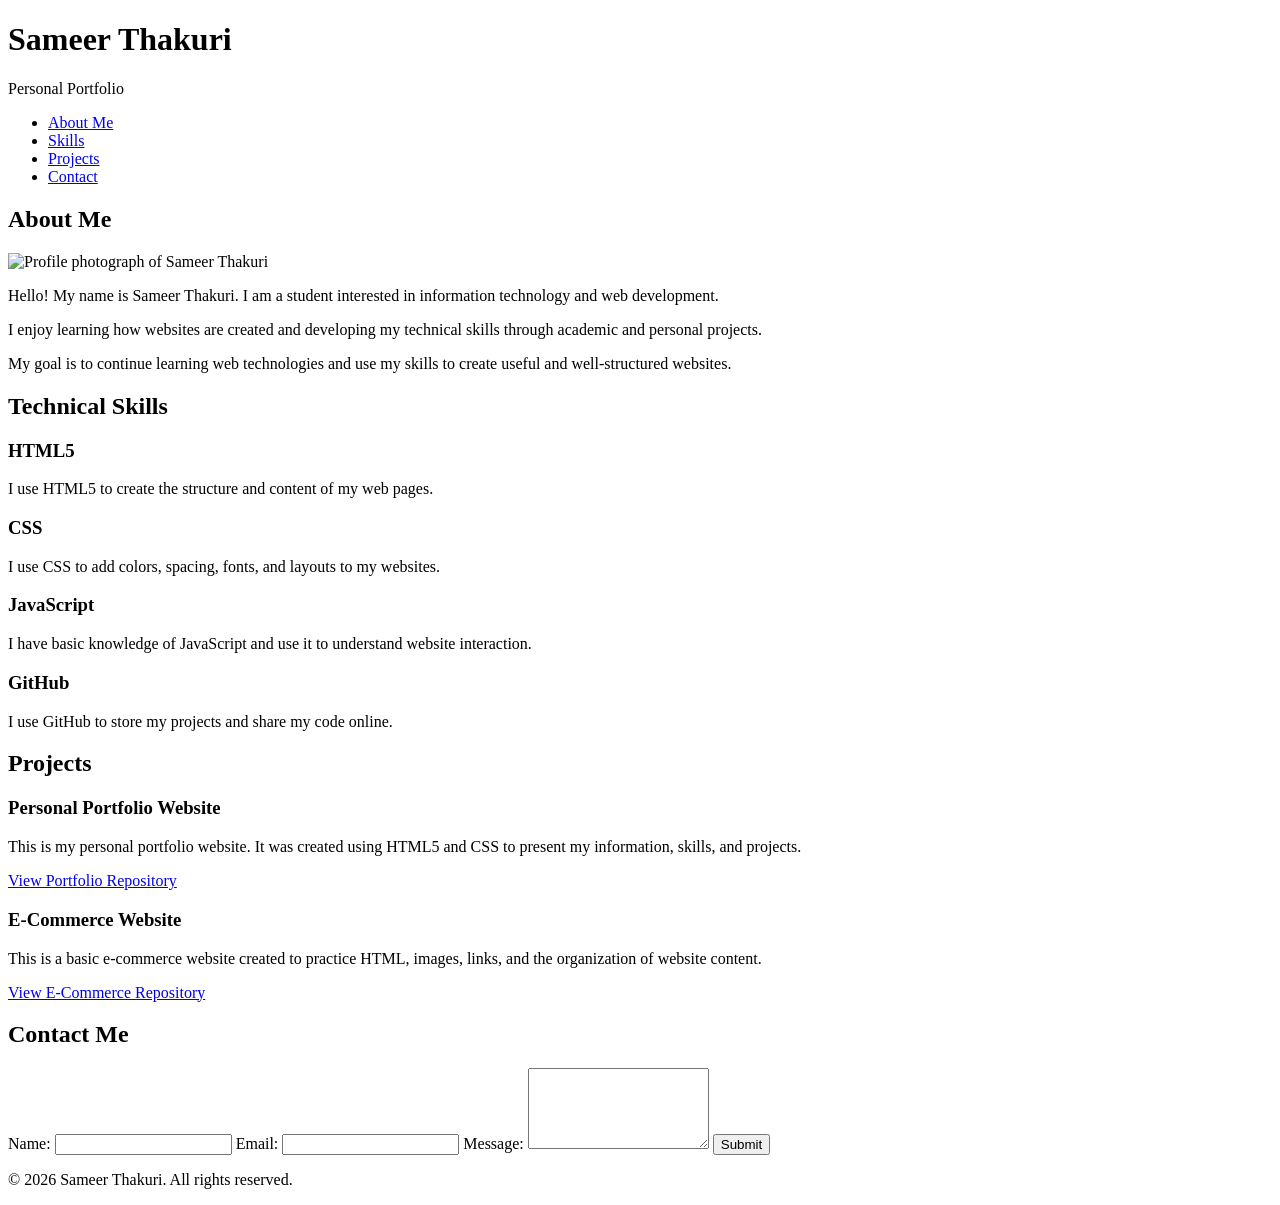
==== index.html @ a2a1d171 "Update index.html" ====
<!DOCTYPE html>
<html lang="en">

<head>
    <meta charset="UTF-8">

    <meta name="viewport"
        content="width=device-width, initial-scale=1.0">

    <title>Sameer Thakuri - Personal Portfolio</title>

    <link rel="stylesheet" href="./stylecss">
</head>

<body>

   
    <header>

        <h1>Sameer Thakuri</h1>

        <p>Personal Portfolio</p>

          <nav>

            <ul>

                <li>
                    <a href="#about">About Me</a>
                </li>

                <li>
                    <a href="#skills">Skills</a>
                </li>

                <li>
                    <a href="#projects">Projects</a>
                </li>

                <li>
                    <a href="#contact">Contact</a>
                </li>

            </ul>

        </nav>

    </header>


    <main>


        <section id="about">

            <h2>About Me</h2>

            <div class="about-content">

                <img src="./1.1.jpeg"
                    alt="Profile photograph of Sameer Thakuri">

                <div class="about-text">

                    <p>
                        Hello! My name is Sameer Thakuri. I am a student
                        interested in information technology and web
                        development.
                    </p>

                    <p>
                        I enjoy learning how websites are created and
                        developing my technical skills through academic
                        and personal projects.
                    </p>

                    <p>
                        My goal is to continue learning web technologies
                        and use my skills to create useful and
                        well-structured websites.
                    </p>

                </div>

            </div>

        </section>


        <section id="skills">

            <h2>Technical Skills</h2>

            <div class="skills-grid">

                <div class="skill">

                    <h3>HTML5</h3>

                    <p>
                        I use HTML5 to create the structure and content
                        of my web pages.
                    </p>

                </div>


                <div class="skill">

                    <h3>CSS</h3>

                    <p>
                        I use CSS to add colors, spacing, fonts, and
                        layouts to my websites.
                    </p>

                </div>


                <div class="skill">

                    <h3>JavaScript</h3>

                    <p>
                        I have basic knowledge of JavaScript and use it
                        to understand website interaction.
                    </p>

                </div>


                <div class="skill">

                    <h3>GitHub</h3>

                    <p>
                        I use GitHub to store my projects and share
                        my code online.
                    </p>

                </div>

            </div>

        </section>



        <section id="projects">

            <h2>Projects</h2>

            <div class="projects-grid">

                <article class="project">

                    <h3>Personal Portfolio Website</h3>

                    <p>
                        This is my personal portfolio website. It was
                        created using HTML5 and CSS to present my
                        information, skills, and projects.
                    </p>

                    <a href="https://github.com/THAKURI777/part3"
                        target="_blank"
                        rel="noopener noreferrer">

                        View Portfolio Repository

                    </a>

                </article>


                <article class="project">

                    <h3>E-Commerce Website</h3>

                    <p>
                        This is a basic e-commerce website created to
                        practice HTML, images, links, and the organization
                        of website content.
                    </p>

                    <a href="https://github.com/THAKURI777/part1"
                        target="_blank"
                        rel="noopener noreferrer">

                        View E-Commerce Repository

                    </a>

                </article>

            </div>

        </section>


        <section id="contact">

            <h2>Contact Me</h2>

            <form action="#" method="post">

                <label for="name">
                    Name:
                </label>

                <input type="text"
                    id="name"
                    name="name"
                    required>


                <label for="email">
                    Email:
                </label>

                <input type="email"
                    id="email"
                    name="email"
                    required>


                <label for="message">
                    Message:
                </label>

                <textarea id="message"
                    name="message"
                    rows="5"
                    required></textarea>


                <button type="submit">
                    Submit
                </button>

            </form>

        </section>

    </main>


    <footer>

        <p>
            &copy; 2026 Sameer Thakuri. All rights reserved.
        </p>

    </footer>

</body>

</html>
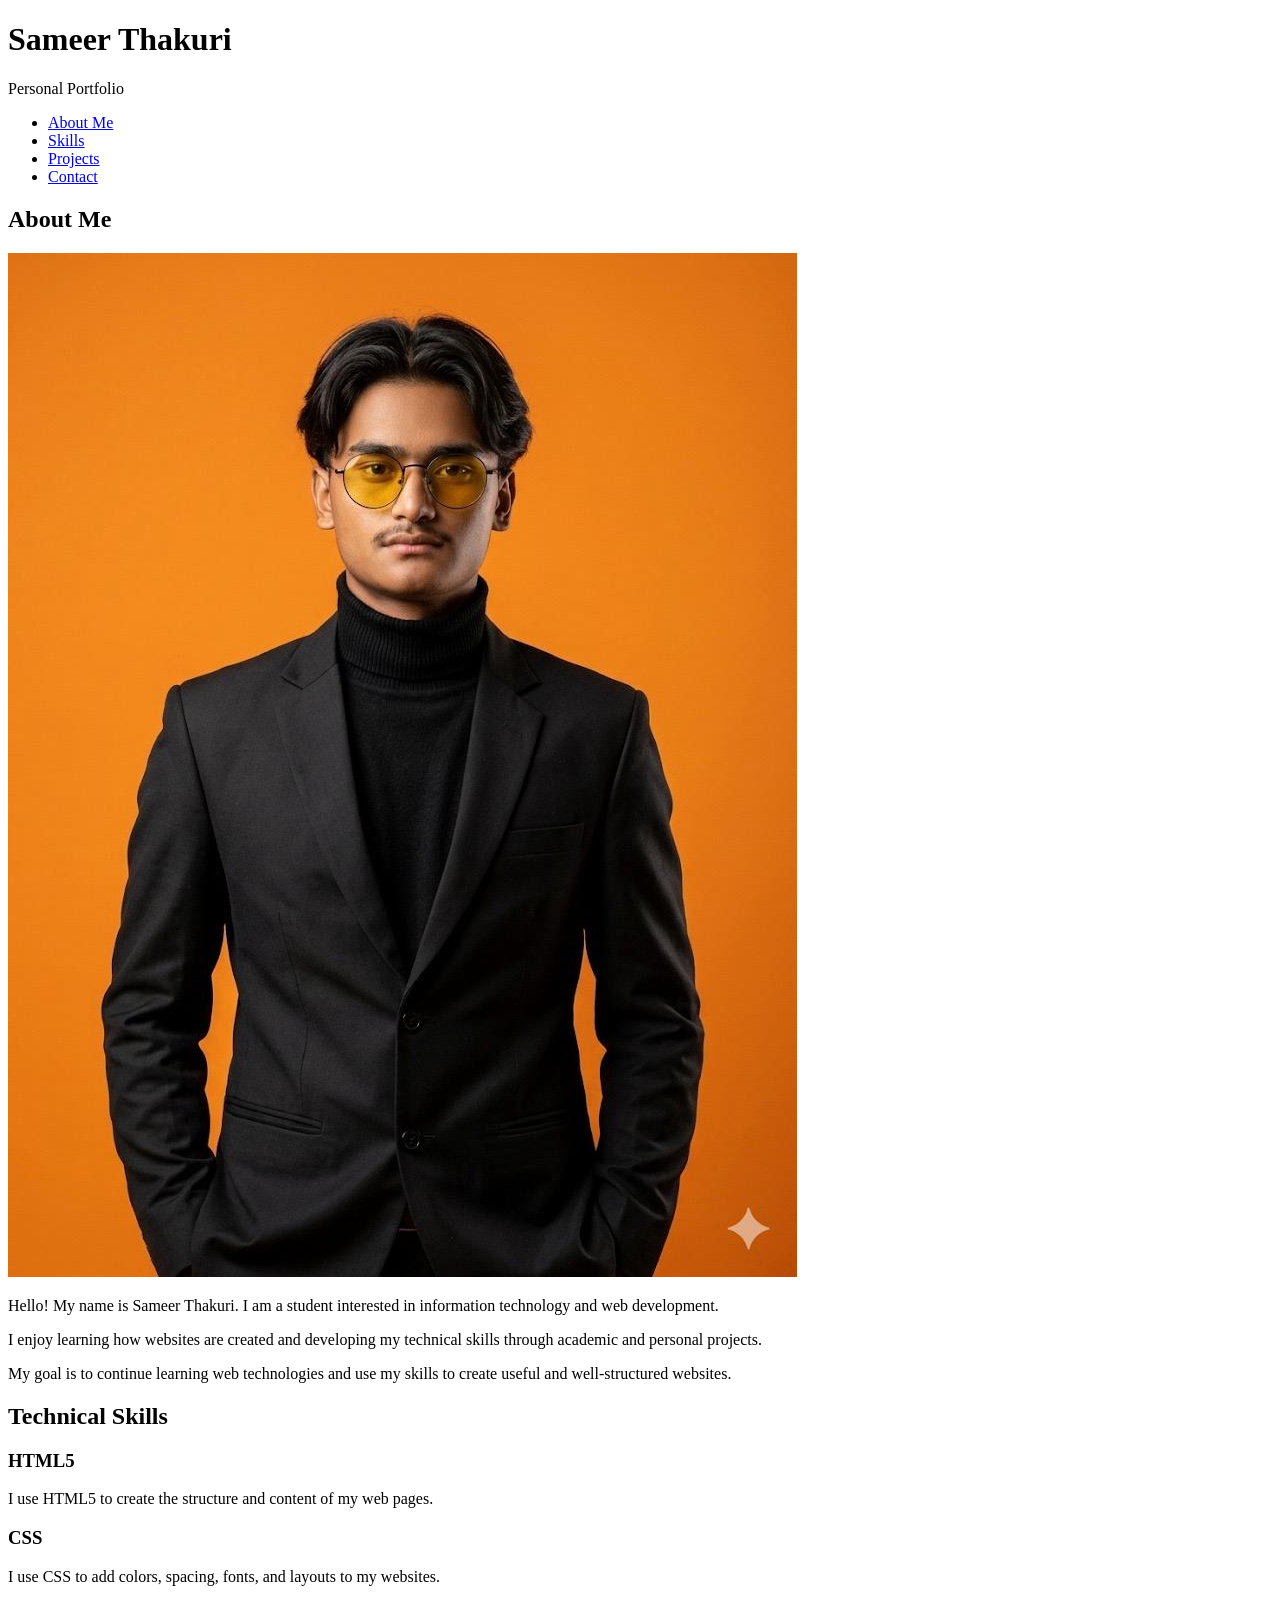
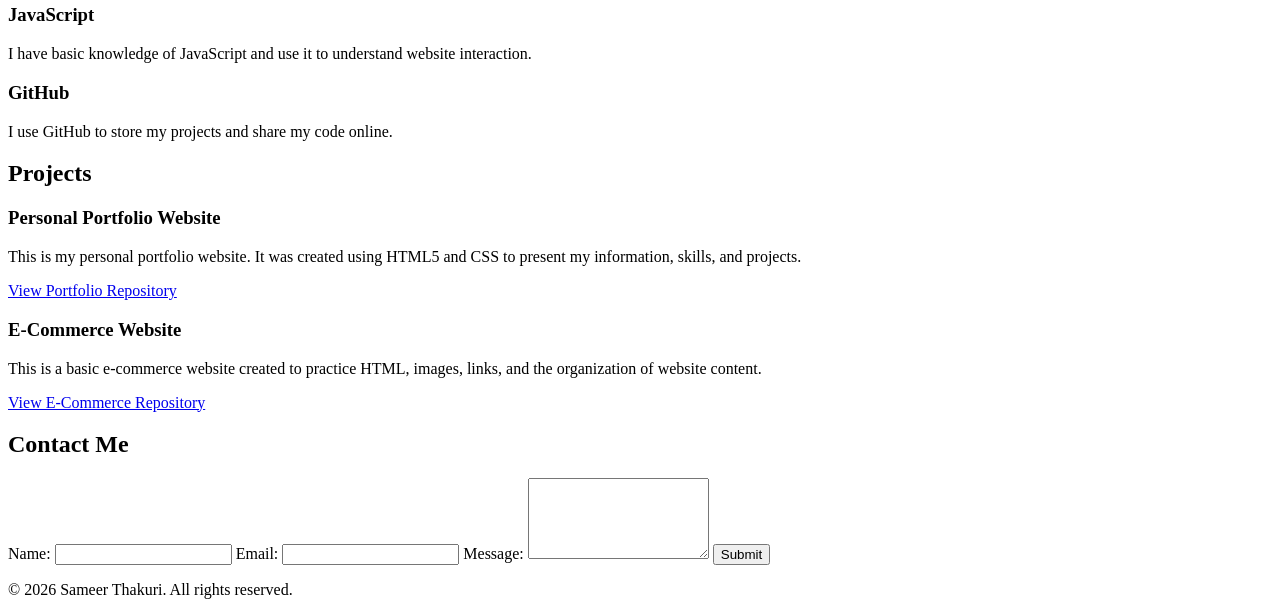
==== commit 65ac9e01: "Update index.html" ====
--- a/index.html
+++ b/index.html
@@ -57,7 +57,7 @@
 
             <div class="about-content">
 
-                <img src="./1.1.jpeg"
+                <img src="./1.1.jpeg" alt="pic"
                     alt="Profile photograph of Sameer Thakuri">
 
                 <div class="about-text">
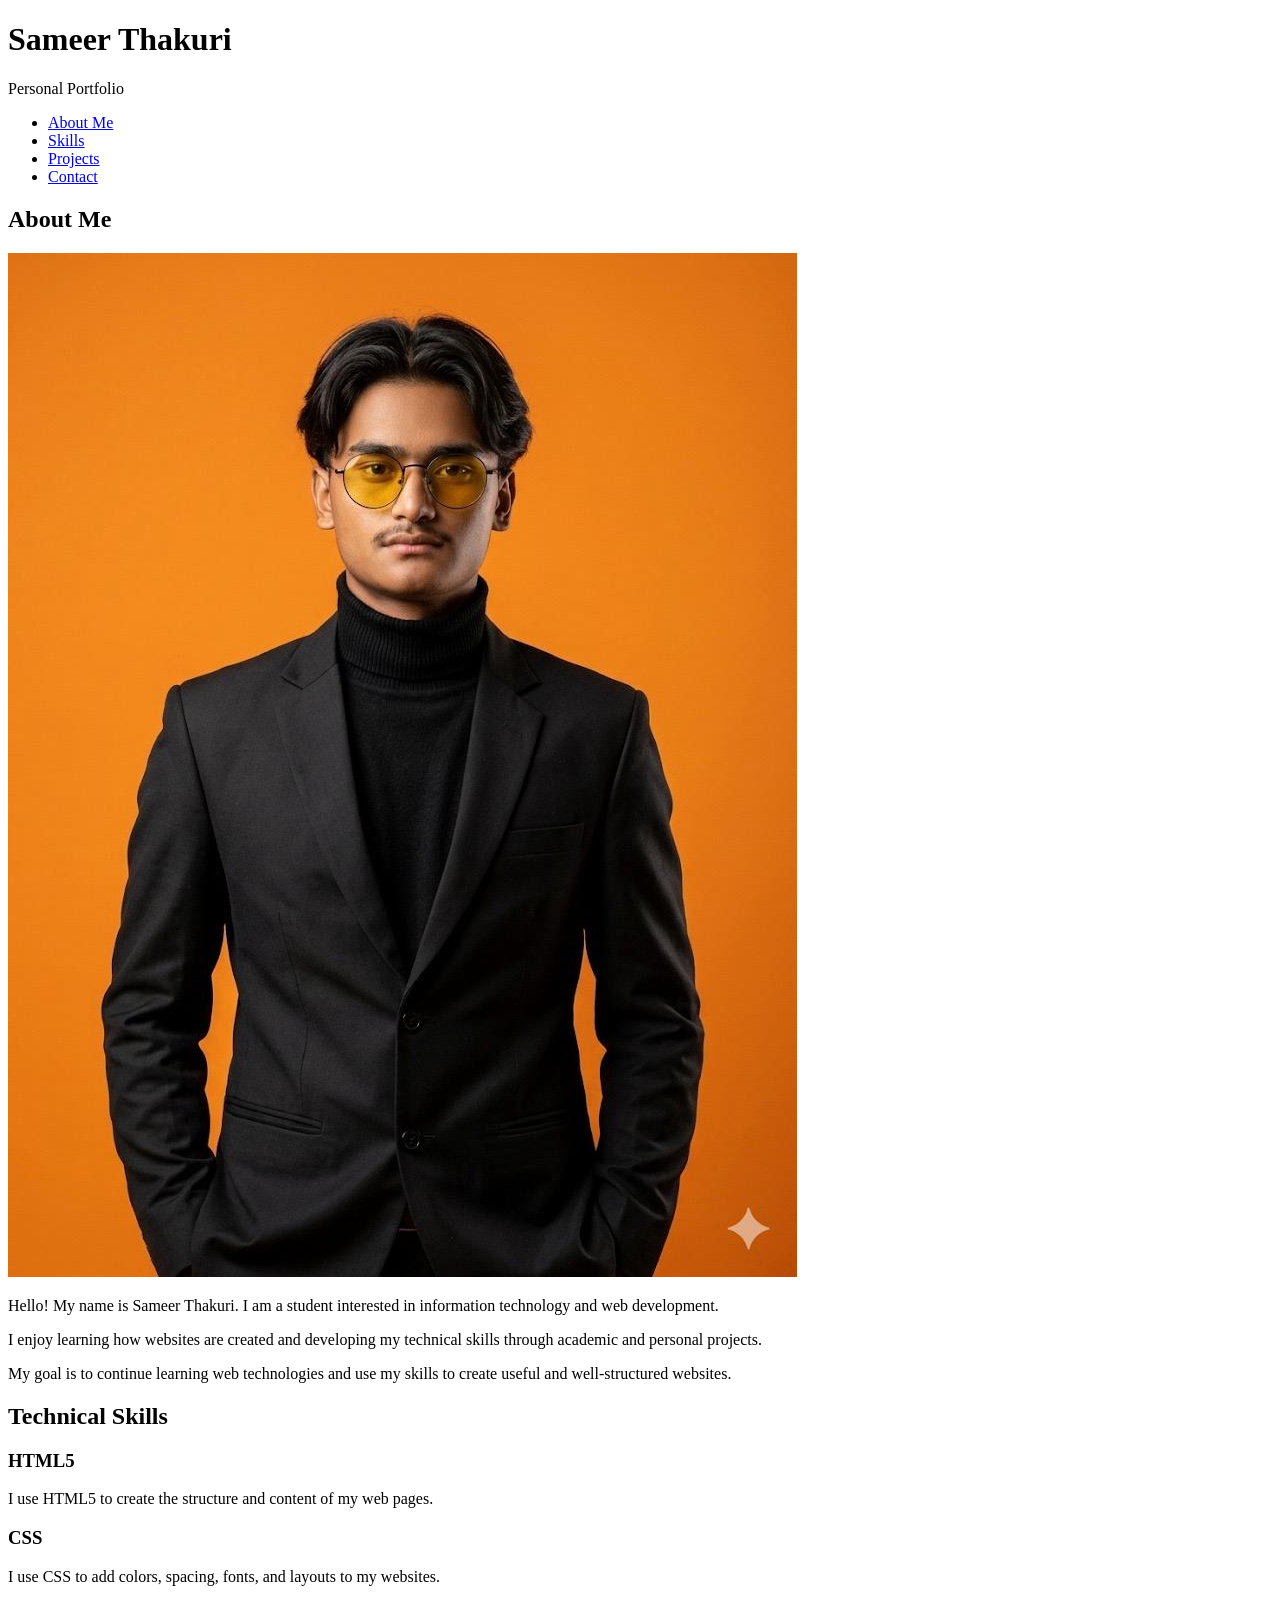
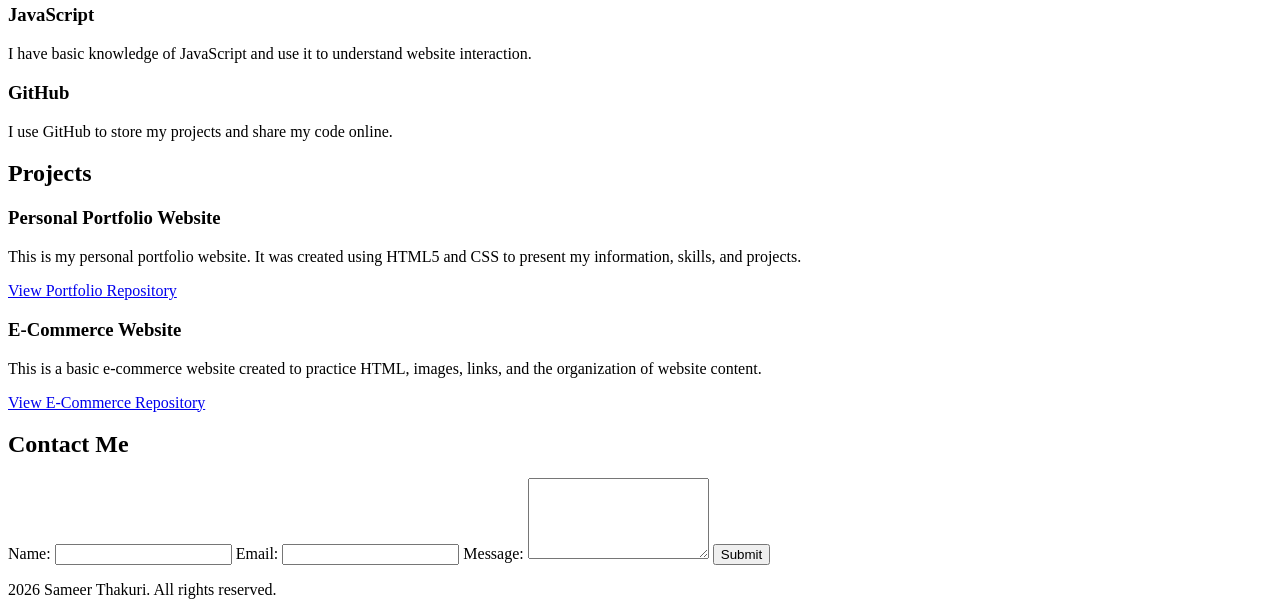
==== commit 40932515: "Update index.html" ====
--- a/index.html
+++ b/index.html
@@ -248,7 +248,7 @@
     <footer>
 
         <p>
-            &copy; 2026 Sameer Thakuri. All rights reserved.
+            2026 Sameer Thakuri. All rights reserved.
         </p>
 
     </footer>
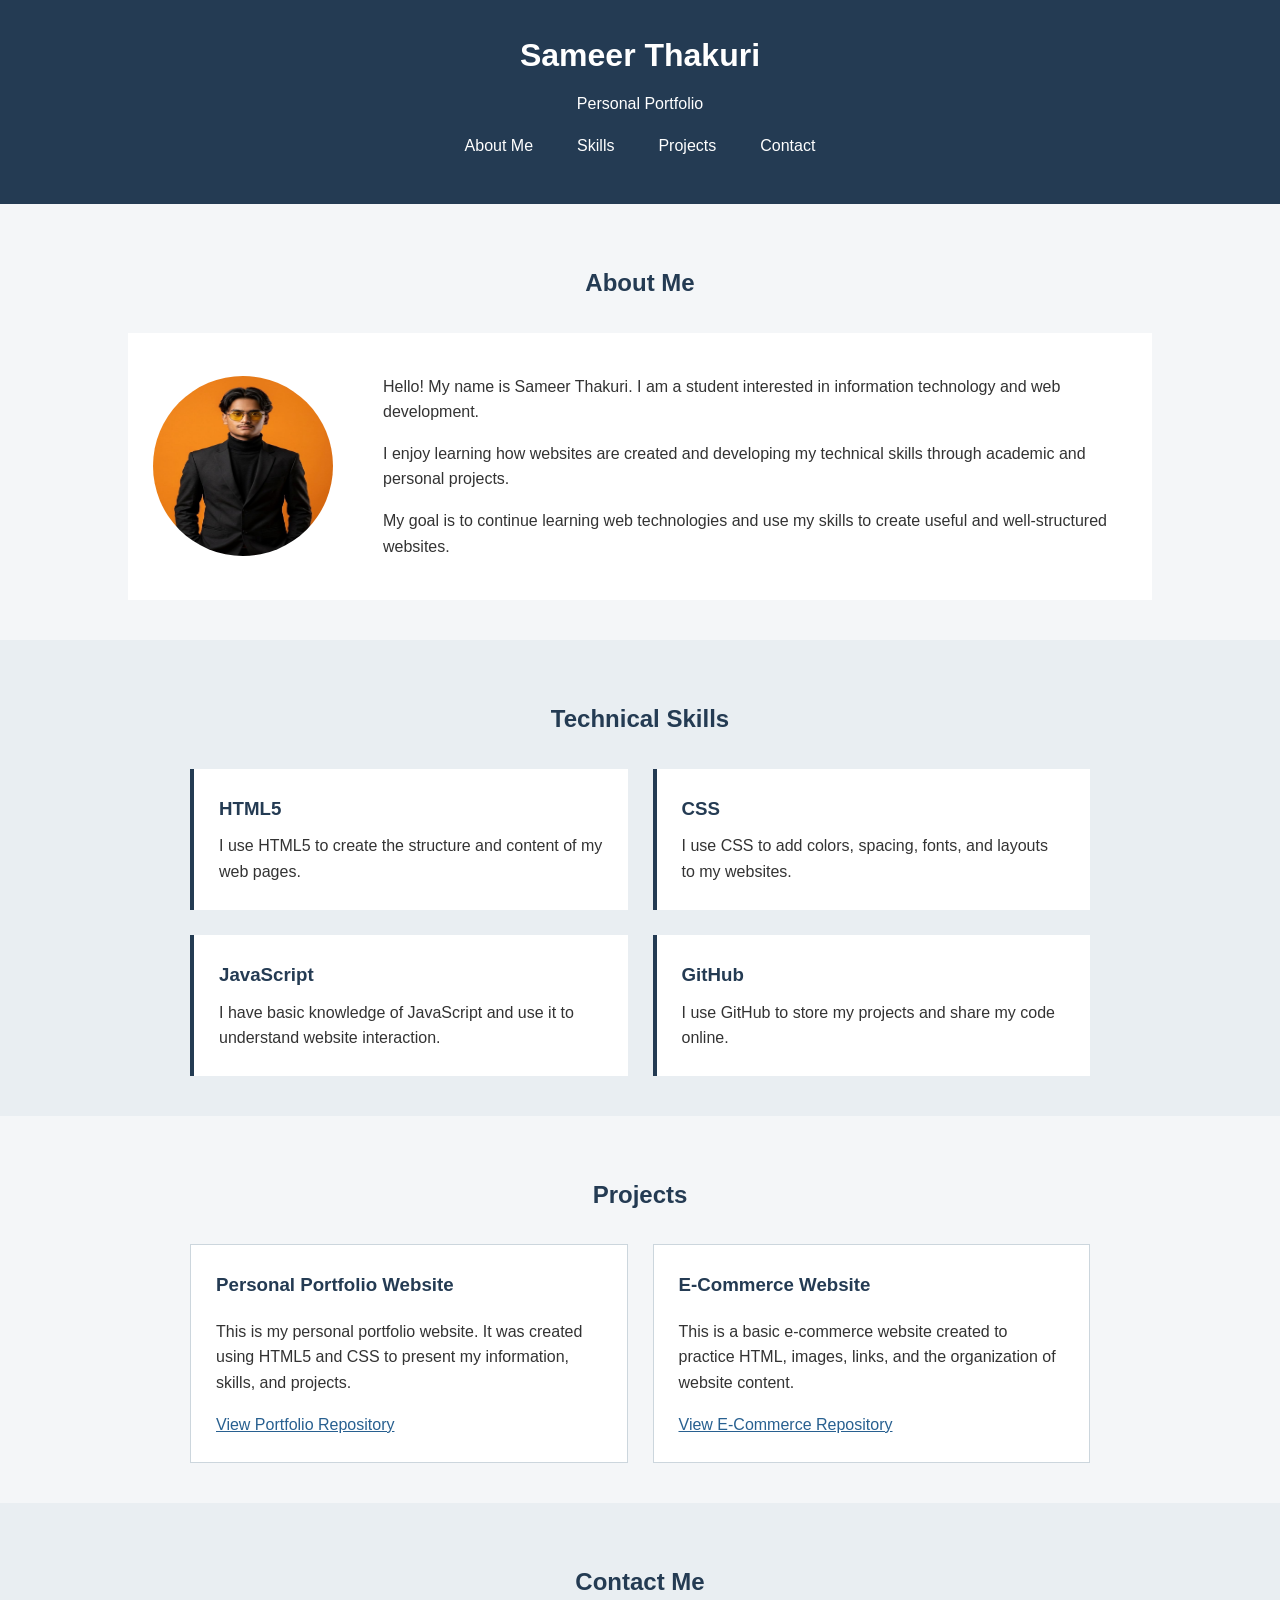
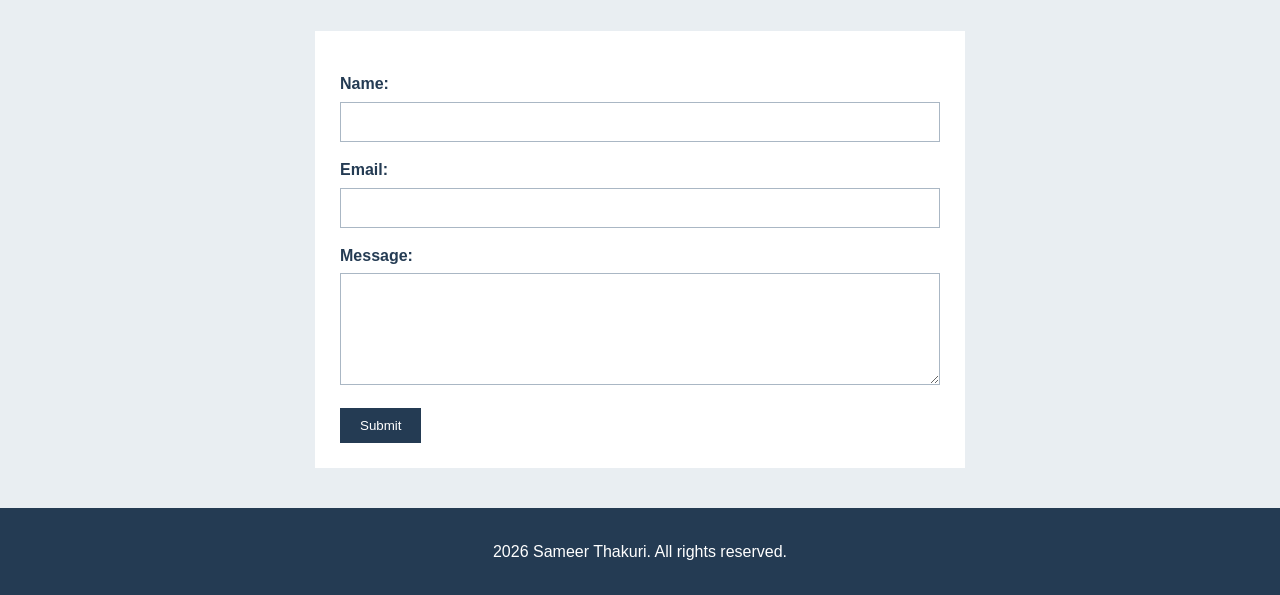
==== commit f45c8ba8: "Update index.html" ====
--- a/index.html
+++ b/index.html
@@ -9,7 +9,7 @@
 
     <title>Sameer Thakuri - Personal Portfolio</title>
 
-    <link rel="stylesheet" href="./stylecss">
+    <link rel="stylesheet" href="style.css">
 </head>
 
 <body>
--- a/style.css
+++ b/style.css
@@ -0,0 +1,259 @@
+
+body {
+    margin: 0;
+    font-family: Arial, sans-serif;
+    line-height: 1.6;
+    background-color: #f4f6f8;
+    color: #333333;
+}
+
+
+header {
+    background-color: #243b53;
+    color: white;
+    text-align: center;
+    padding: 30px;
+}
+
+header h1 {
+    margin: 0;
+    font-size: 32px;
+}
+
+header p {
+    margin: 10px;
+}
+
+
+nav ul {
+    display: grid;
+    grid-template-columns: repeat(4, auto);
+    justify-content: center;
+    gap: 20px;
+
+    list-style: none;
+    padding: 0;
+}
+
+nav a {
+    color: white;
+    text-decoration: none;
+    padding: 8px 12px;
+}
+
+nav a:hover {
+    background-color: #486581;
+}
+
+
+section {
+    padding: 40px 10%;
+}
+
+h2 {
+    color: #243b53;
+    text-align: center;
+    margin-bottom: 30px;
+}
+
+
+.about-content {
+    display: grid;
+    grid-template-columns: 200px 1fr;
+    gap: 30px;
+
+    background-color: white;
+    padding: 25px;
+
+    align-items: center;
+}
+
+.about-content img {
+    width: 180px;
+    height: 180px;
+    border-radius: 50%;
+}
+
+.about-text {
+    font-size: 16px;
+}
+
+
+#skills {
+    background-color: #e9eef2;
+}
+
+.skills-grid {
+    display: grid;
+    grid-template-columns: 1fr 1fr;
+    gap: 25px;
+
+    max-width: 900px;
+    margin: auto;
+}
+
+.skill {
+    background-color: white;
+    padding: 25px;
+
+    border-left: 4px solid #243b53;
+}
+
+.skill h3 {
+    color: #243b53;
+
+    margin-top: 0;
+    margin-bottom: 10px;
+}
+
+.skill p {
+    margin: 0;
+}
+
+
+.projects-grid {
+    display: grid;
+    grid-template-columns: 1fr 1fr;
+    gap: 25px;
+
+    max-width: 900px;
+    margin: auto;
+}
+
+.project {
+    background-color: white;
+    padding: 25px;
+
+    border: 1px solid #ccd6dd;
+}
+
+.project h3 {
+    color: #243b53;
+    margin-top: 0;
+}
+
+.project a {
+    color: #286090;
+}
+
+.project a:hover {
+    color: #102a43;
+}
+
+
+#contact {
+    background-color: #e9eef2;
+}
+
+form {
+    max-width: 600px;
+    margin: auto;
+
+    background-color: white;
+    padding: 25px;
+}
+
+label {
+    display: block;
+
+    margin-top: 15px;
+
+    color: #243b53;
+    font-weight: bold;
+}
+
+input,
+textarea {
+    width: 100%;
+
+    padding: 10px;
+    margin-top: 5px;
+
+    box-sizing: border-box;
+
+    border: 1px solid #aab7c4;
+
+    font-family: Arial, sans-serif;
+    font-size: 16px;
+}
+
+button {
+    margin-top: 15px;
+
+    padding: 10px 20px;
+
+    background-color: #243b53;
+    color: white;
+
+    border: none;
+}
+
+button:hover {
+    background-color: #486581;
+}
+
+
+
+footer {
+    background-color: #243b53;
+    color: white;
+    text-align: center;
+
+    padding: 15px;
+}
+
+
+@media screen and (max-width: 700px) {
+
+    nav ul {
+        grid-template-columns: 1fr 1fr;
+        gap: 10px;
+    }
+
+
+    .about-content {
+        grid-template-columns: 1fr;
+        text-align: center;
+    }
+
+
+    .about-content img {
+        margin: auto;
+    }
+
+
+    .skills-grid {
+        grid-template-columns: 1fr;
+    }
+
+
+    .projects-grid {
+        grid-template-columns: 1fr;
+    }
+
+}
+
+
+@media screen and (max-width: 400px) {
+
+    section {
+        padding: 30px 5%;
+    }
+
+
+    nav ul {
+        grid-template-columns: 1fr;
+    }
+
+
+    .about-content img {
+        width: 140px;
+        height: 140px;
+    }
+
+
+    header h1 {
+        font-size: 26px;
+    }
+
+}
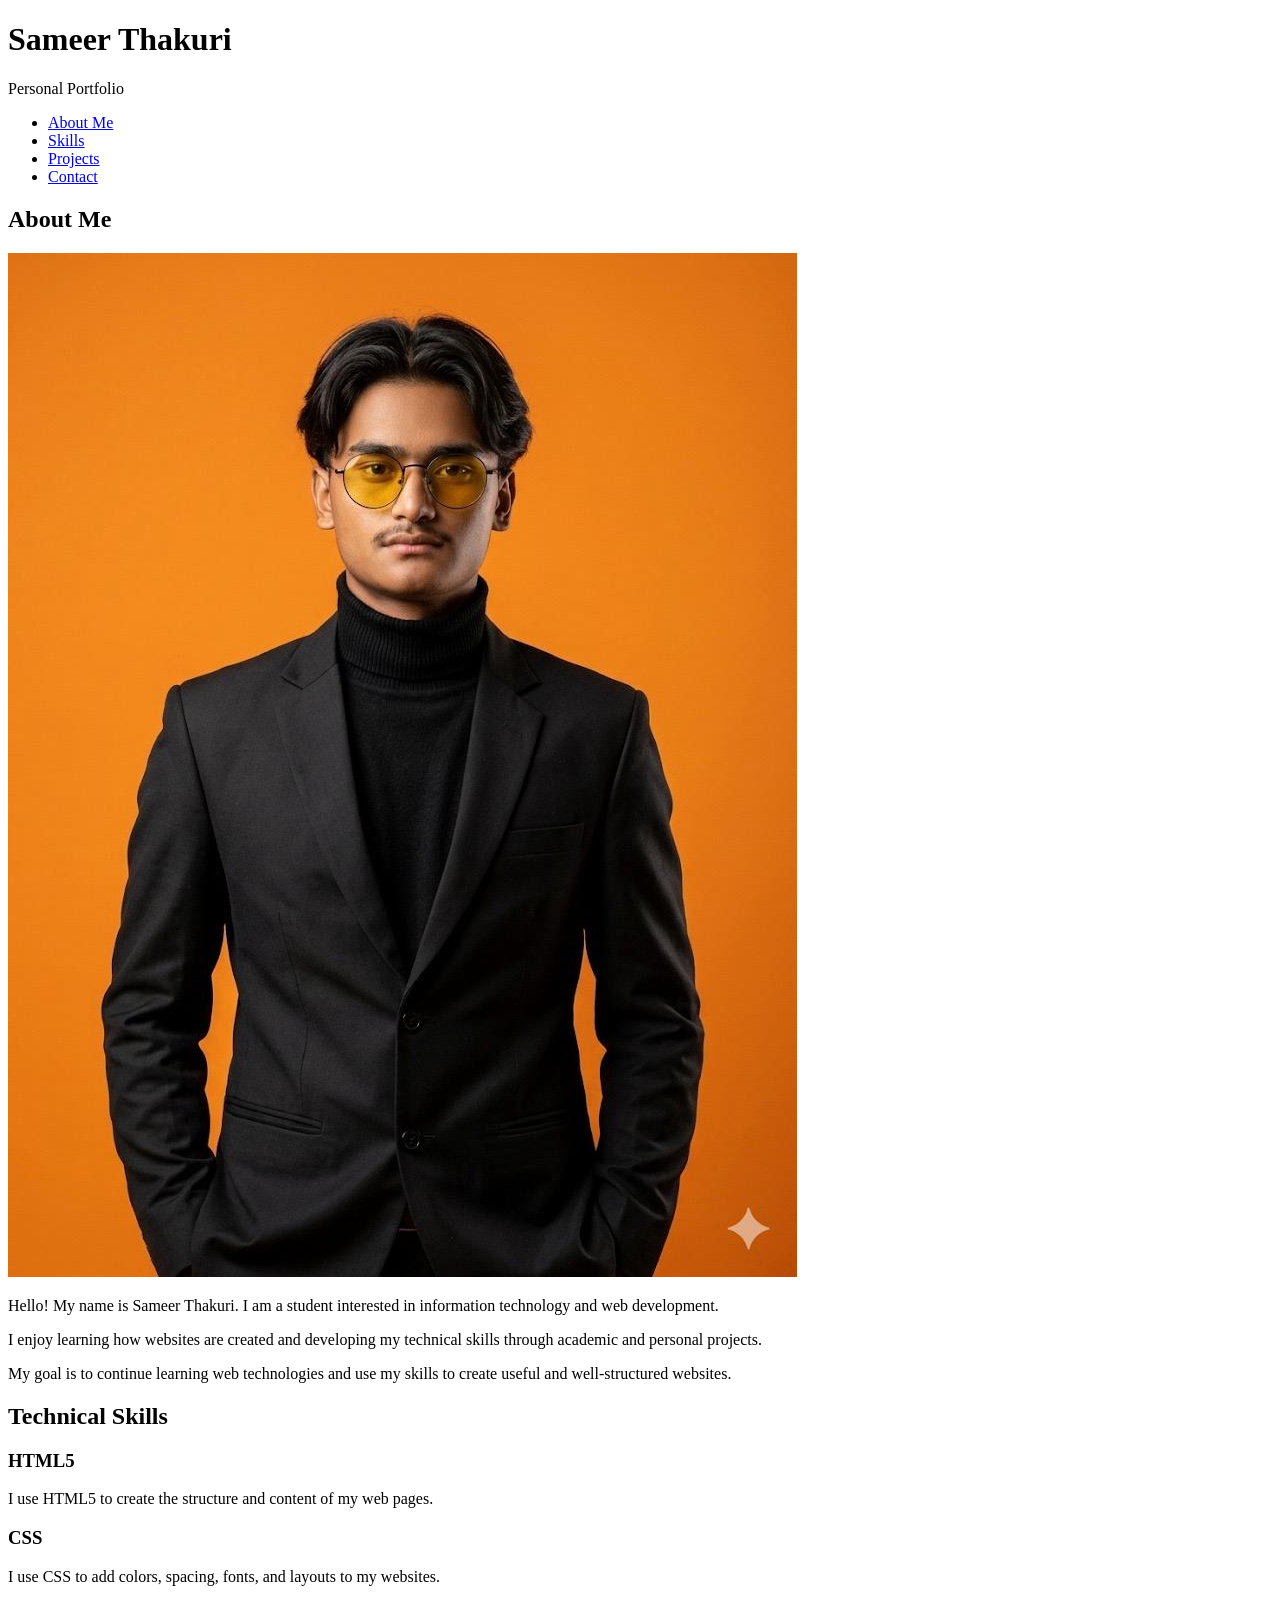
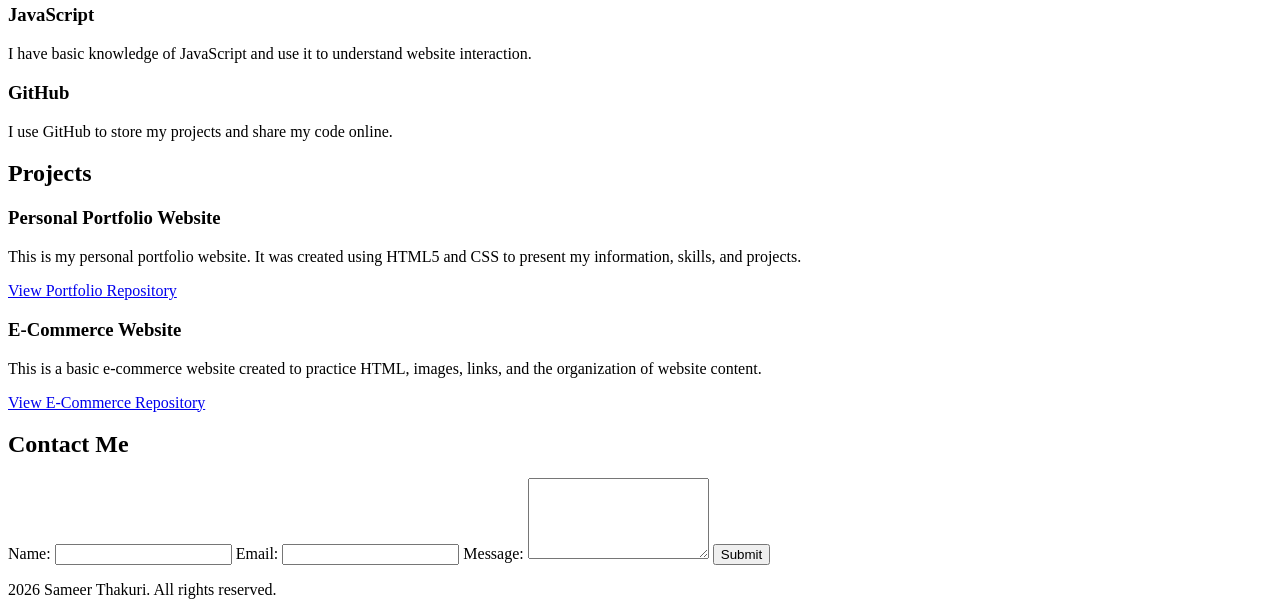
==== commit 61ed1484: "Update index.html" ====
--- a/index.html
+++ b/index.html
@@ -9,7 +9,7 @@
 
     <title>Sameer Thakuri - Personal Portfolio</title>
 
-    <link rel="stylesheet" href="style.css">
+    <link rel="stylesheet" href="index.css">
 </head>
 
 <body>
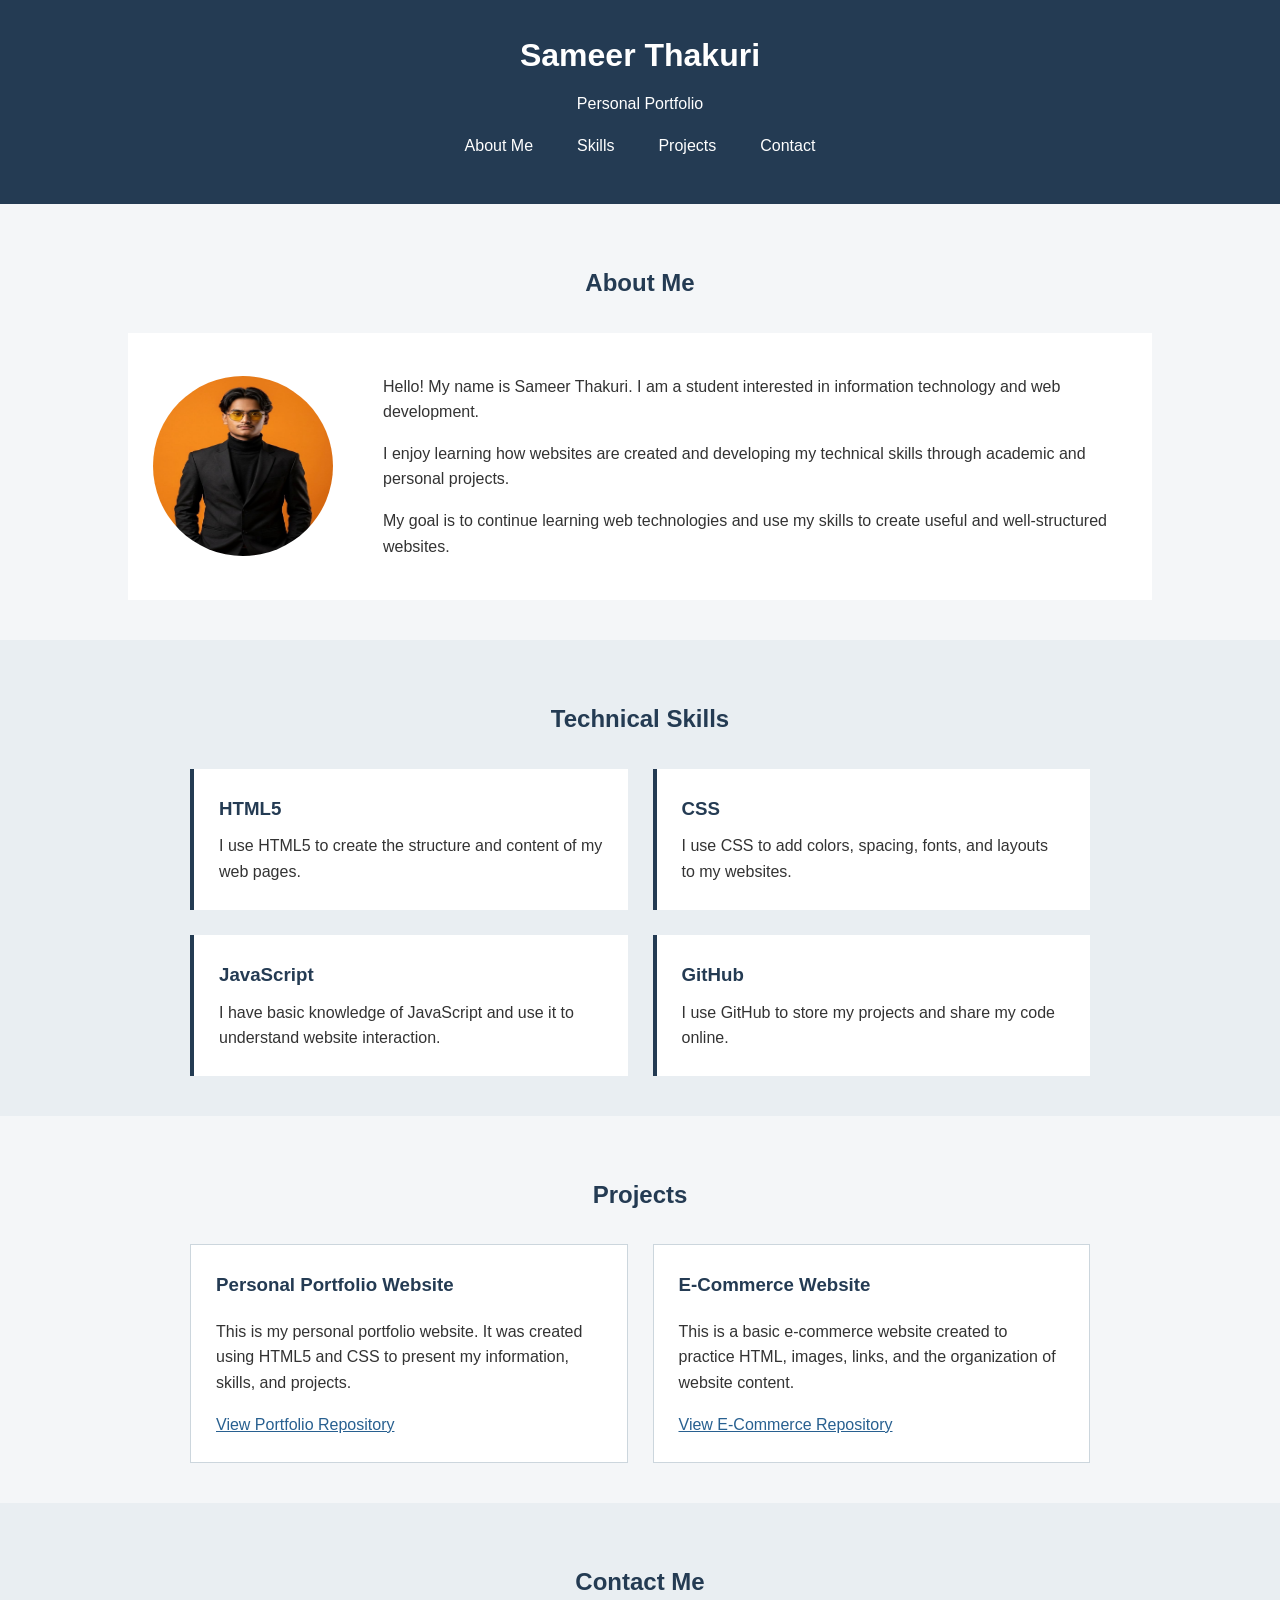
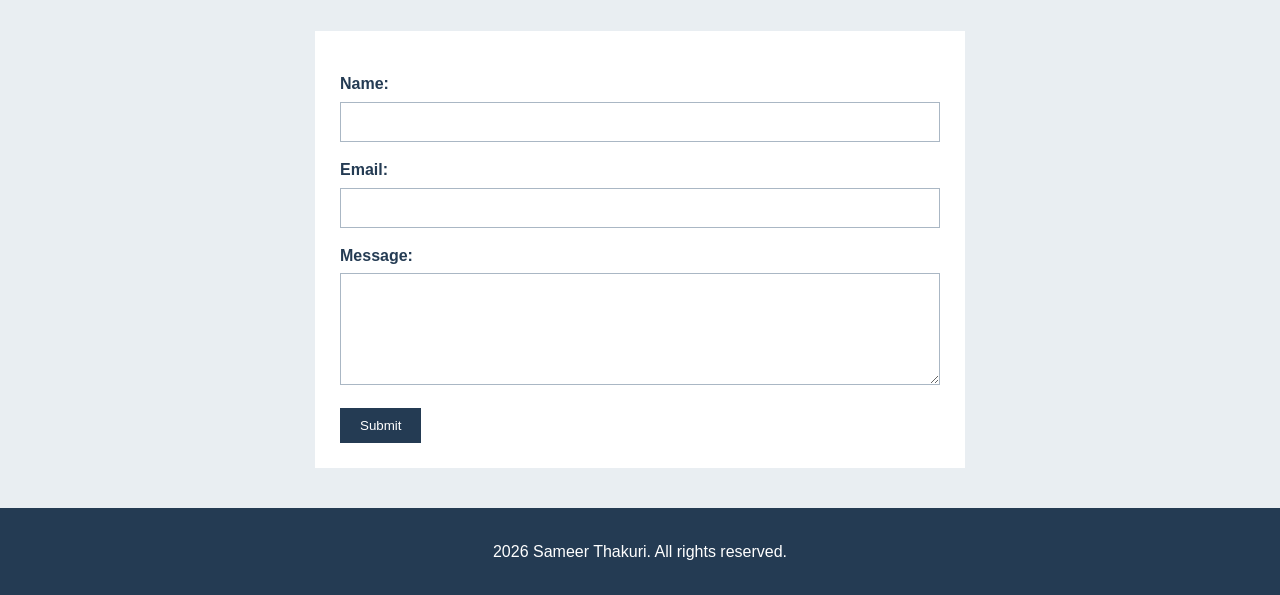
==== commit cb28f5a7: "Update index.html" ====
--- a/index.html
+++ b/index.html
@@ -9,7 +9,7 @@
 
     <title>Sameer Thakuri - Personal Portfolio</title>
 
-    <link rel="stylesheet" href="index.css">
+    <link rel="stylesheet" href="./week1assi.css">
 </head>
 
 <body>
@@ -57,7 +57,7 @@
 
             <div class="about-content">
 
-                <img src="./1.1.jpeg" alt="pic"
+                <img src="./1.1.jpeg"
                     alt="Profile photograph of Sameer Thakuri">
 
                 <div class="about-text">
--- a/week1assi.css
+++ b/week1assi.css
@@ -0,0 +1,261 @@
+/* Basic Page Settings */
+
+body {
+    margin: 0;
+    font-family: Arial, sans-serif;
+    line-height: 1.6;
+    background-color: #f4f6f8;
+    color: #333333;
+}
+
+
+header {
+    background-color: #243b53;
+    color: white;
+    text-align: center;
+    padding: 30px;
+}
+
+header h1 {
+    margin: 0;
+    font-size: 32px;
+}
+
+header p {
+    margin: 10px;
+}
+
+
+nav ul {
+    display: grid;
+    grid-template-columns: repeat(4, auto);
+    justify-content: center;
+    gap: 20px;
+
+    list-style: none;
+    padding: 0;
+}
+
+nav a {
+    color: white;
+    text-decoration: none;
+    padding: 8px 12px;
+}
+
+nav a:hover {
+    background-color: #486581;
+}
+
+
+section {
+    padding: 40px 10%;
+}
+
+h2 {
+    color: #243b53;
+    text-align: center;
+    margin-bottom: 30px;
+}
+
+
+.about-content {
+    display: grid;
+    grid-template-columns: 200px 1fr;
+    gap: 30px;
+
+    background-color: white;
+    padding: 25px;
+
+    align-items: center;
+}
+
+.about-content img {
+    width: 180px;
+    height: 180px;
+    border-radius: 50%;
+}
+
+.about-text {
+    font-size: 16px;
+}
+
+
+#skills {
+    background-color: #e9eef2;
+}
+
+.skills-grid {
+    display: grid;
+    grid-template-columns: 1fr 1fr;
+    gap: 25px;
+
+    max-width: 900px;
+    margin: auto;
+}
+
+.skill {
+    background-color: white;
+    padding: 25px;
+
+    border-left: 4px solid #243b53;
+}
+
+.skill h3 {
+    color: #243b53;
+
+    margin-top: 0;
+    margin-bottom: 10px;
+}
+
+.skill p {
+    margin: 0;
+}
+
+
+.projects-grid {
+    display: grid;
+    grid-template-columns: 1fr 1fr;
+    gap: 25px;
+
+    max-width: 900px;
+    margin: auto;
+}
+
+.project {
+    background-color: white;
+    padding: 25px;
+
+    border: 1px solid #ccd6dd;
+}
+
+.project h3 {
+    color: #243b53;
+    margin-top: 0;
+}
+
+.project a {
+    color: #286090;
+}
+
+.project a:hover {
+    color: #102a43;
+}
+
+
+#contact {
+    background-color: #e9eef2;
+}
+
+form {
+    max-width: 600px;
+    margin: auto;
+
+    background-color: white;
+    padding: 25px;
+}
+
+label {
+    display: block;
+
+    margin-top: 15px;
+
+    color: #243b53;
+    font-weight: bold;
+}
+
+input,
+textarea {
+    width: 100%;
+
+    padding: 10px;
+    margin-top: 5px;
+
+    box-sizing: border-box;
+
+    border: 1px solid #aab7c4;
+
+    font-family: Arial, sans-serif;
+    font-size: 16px;
+}
+
+button {
+    margin-top: 15px;
+
+    padding: 10px 20px;
+
+    background-color: #243b53;
+    color: white;
+
+    border: none;
+}
+
+button:hover {
+    background-color: #486581;
+}
+
+
+/* Footer */
+
+footer {
+    background-color: #243b53;
+    color: white;
+    text-align: center;
+
+    padding: 15px;
+}
+
+
+@media screen and (max-width: 700px) {
+
+    nav ul {
+        grid-template-columns: 1fr 1fr;
+        gap: 10px;
+    }
+
+
+    .about-content {
+        grid-template-columns: 1fr;
+        text-align: center;
+    }
+
+
+    .about-content img {
+        margin: auto;
+    }
+
+
+    .skills-grid {
+        grid-template-columns: 1fr;
+    }
+
+
+    .projects-grid {
+        grid-template-columns: 1fr;
+    }
+
+}
+
+
+@media screen and (max-width: 400px) {
+
+    section {
+        padding: 30px 5%;
+    }
+
+
+    nav ul {
+        grid-template-columns: 1fr;
+    }
+
+
+    .about-content img {
+        width: 140px;
+        height: 140px;
+    }
+
+
+    header h1 {
+        font-size: 26px;
+    }
+
+}
